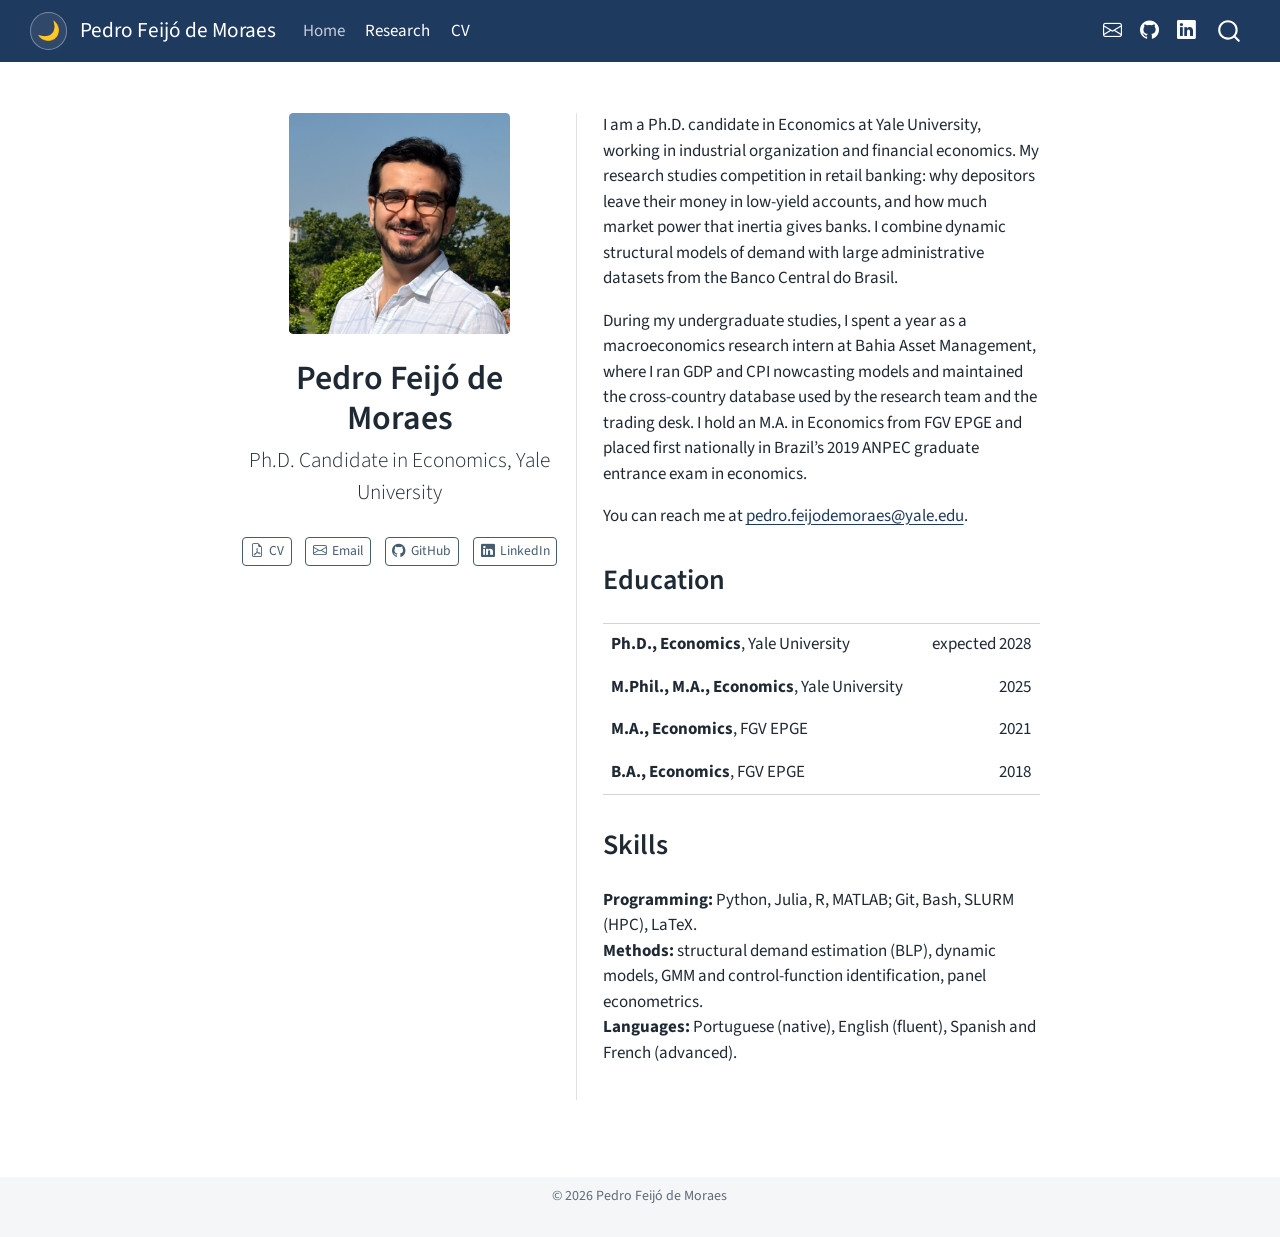
==== docs/index.html @ 3ba35880 "Initial site" ====
<!DOCTYPE html>
<html xmlns="http://www.w3.org/1999/xhtml" lang="en" xml:lang="en"><head>

<meta charset="utf-8">
<meta name="generator" content="quarto-1.10.19">

<meta name="viewport" content="width=device-width, initial-scale=1.0, user-scalable=yes">


<title>Pedro Feijó de Moraes</title>
<style>
/* Default styles provided by pandoc.
** See https://pandoc.org/MANUAL.html#variables-for-html for config info.
*/
span.smallcaps{font-variant: small-caps;}
div.columns{display: flex; gap: 1.5em;}
div.column{flex: auto;}
@media screen {
div.columns{gap: min(4vw, 1.5em);}
div.column{overflow-x: auto;}
}
div.hanging-indent{margin-left: 1.5em; text-indent: -1.5em;}
ul.task-list{list-style: none;}
ul.task-list li input[type="checkbox"] {
  width: 0.8em;
  margin: 0 0.8em 0.2em -1em; /* quarto-specific, see https://github.com/quarto-dev/quarto-cli/issues/4556 */ 
  vertical-align: middle;
}
</style>


<script src="site_libs/quarto-nav/quarto-nav.js"></script>
<script src="site_libs/quarto-nav/headroom.min.js"></script>
<script src="site_libs/clipboard/clipboard.min.js"></script>
<script src="site_libs/quarto-search/autocomplete.umd.js"></script>
<script src="site_libs/quarto-search/fuse.min.js"></script>
<script src="site_libs/quarto-search/quarto-search.js"></script>
<meta name="quarto:offset" content="./">
<script src="site_libs/quarto-html/quarto.js" type="module"></script>
<script src="site_libs/quarto-html/tabsets/tabsets.js" type="module"></script>
<script src="site_libs/quarto-html/popper.min.js"></script>
<script src="site_libs/quarto-html/tippy.umd.min.js"></script>
<link href="site_libs/quarto-html/tippy.css" rel="stylesheet">
<link href="site_libs/quarto-html/quarto-syntax-highlighting-bf27225e3a48a9273f3daa8f8e829971.css" rel="stylesheet" class="quarto-color-scheme" id="quarto-text-highlighting-styles">
<link href="site_libs/quarto-html/quarto-syntax-highlighting-dark-b626d73c4c936ccc3cb08be7d45d1df6.css" rel="stylesheet" class="quarto-color-scheme quarto-color-alternate" id="quarto-text-highlighting-styles">
<link href="site_libs/quarto-html/quarto-syntax-highlighting-bf27225e3a48a9273f3daa8f8e829971.css" rel="stylesheet" class="quarto-color-scheme-extra" id="quarto-text-highlighting-styles">
<script src="site_libs/bootstrap/bootstrap.min.js"></script>
<link href="site_libs/bootstrap/bootstrap-icons.css" rel="stylesheet">
<link href="site_libs/bootstrap/bootstrap-3807ac1001681c2d82d5c0e9f67bdc67.min.css" rel="stylesheet" append-hash="true" class="quarto-color-scheme" id="quarto-bootstrap" data-mode="light">
<link href="site_libs/bootstrap/bootstrap-dark-e2264db2a15d56cf4377d426c6106c32.min.css" rel="stylesheet" append-hash="true" class="quarto-color-scheme quarto-color-alternate" id="quarto-bootstrap" data-mode="dark">
<link href="site_libs/bootstrap/bootstrap-3807ac1001681c2d82d5c0e9f67bdc67.min.css" rel="stylesheet" append-hash="true" class="quarto-color-scheme-extra" id="quarto-bootstrap" data-mode="light">
<script id="quarto-search-options" type="application/json">{
  "location": "navbar",
  "copy-button": false,
  "collapse-after": 3,
  "panel-placement": "end",
  "type": "overlay",
  "limit": 50,
  "keyboard-shortcut": [
    "f",
    "/",
    "s"
  ],
  "show-item-context": false,
  "language": {
    "search-no-results-text": "No results",
    "search-matching-documents-text": "matching documents",
    "search-copy-link-title": "Copy link to search",
    "search-hide-matches-text": "Hide additional matches",
    "search-more-match-text": "more match in this document",
    "search-more-matches-text": "more matches in this document",
    "search-clear-button-title": "Clear",
    "search-text-placeholder": "",
    "search-detached-cancel-button-title": "Cancel",
    "search-submit-button-title": "Submit",
    "search-label": "Search"
  }
}</script>
<style>html{ scroll-behavior: smooth; }</style>


<link rel="stylesheet" href="styles.css">
</head>

<body class="nav-fixed fullcontent quarto-light"><script id="quarto-html-before-body" type="application/javascript">
    const toggleBodyColorMode = (bsSheetEl) => {
      const mode = bsSheetEl.getAttribute("data-mode");
      const bodyEl = window.document.querySelector("body");
      if (mode === "dark") {
        bodyEl.classList.add("quarto-dark");
        bodyEl.classList.remove("quarto-light");
      } else {
        bodyEl.classList.add("quarto-light");
        bodyEl.classList.remove("quarto-dark");
      }
    }
    const toggleBodyColorPrimary = () => {
      const bsSheetEl = window.document.querySelector("link#quarto-bootstrap:not([rel=disabled-stylesheet])");
      if (bsSheetEl) {
        toggleBodyColorMode(bsSheetEl);
      }
    }
    const setColorSchemeToggle = (alternate) => {
      const toggles = window.document.querySelectorAll('.quarto-color-scheme-toggle');
      for (let i=0; i < toggles.length; i++) {
        const toggle = toggles[i];
        if (toggle) {
          if (alternate) {
            toggle.classList.add("alternate");
          } else {
            toggle.classList.remove("alternate");
          }
        }
      }
    };
    const toggleColorMode = (alternate) => {
      // Switch the stylesheets
      const primaryStylesheets = window.document.querySelectorAll('link.quarto-color-scheme:not(.quarto-color-alternate)');
      const alternateStylesheets = window.document.querySelectorAll('link.quarto-color-scheme.quarto-color-alternate');
      manageTransitions('#quarto-margin-sidebar .nav-link', false);
      if (alternate) {
        // note: dark is layered on light, we don't disable primary!
        enableStylesheet(alternateStylesheets);
        for (const sheetNode of alternateStylesheets) {
          if (sheetNode.id === "quarto-bootstrap") {
            toggleBodyColorMode(sheetNode);
          }
        }
      } else {
        disableStylesheet(alternateStylesheets);
        enableStylesheet(primaryStylesheets)
        toggleBodyColorPrimary();
      }
      manageTransitions('#quarto-margin-sidebar .nav-link', true);
      // Switch the toggles
      setColorSchemeToggle(alternate)
      // Hack to workaround the fact that safari doesn't
      // properly recolor the scrollbar when toggling (#1455)
      if (navigator.userAgent.indexOf('Safari') > 0 && navigator.userAgent.indexOf('Chrome') == -1) {
        manageTransitions("body", false);
        window.scrollTo(0, 1);
        setTimeout(() => {
          window.scrollTo(0, 0);
          manageTransitions("body", true);
        }, 40);
      }
    }
    const disableStylesheet = (stylesheets) => {
      for (let i=0; i < stylesheets.length; i++) {
        const stylesheet = stylesheets[i];
        stylesheet.rel = 'disabled-stylesheet';
      }
    }
    const enableStylesheet = (stylesheets) => {
      for (let i=0; i < stylesheets.length; i++) {
        const stylesheet = stylesheets[i];
        if(stylesheet.rel !== 'stylesheet') { // for Chrome, which will still FOUC without this check
          stylesheet.rel = 'stylesheet';
        }
      }
    }
    const manageTransitions = (selector, allowTransitions) => {
      const els = window.document.querySelectorAll(selector);
      for (let i=0; i < els.length; i++) {
        const el = els[i];
        if (allowTransitions) {
          el.classList.remove('notransition');
        } else {
          el.classList.add('notransition');
        }
      }
    }
    const isFileUrl = () => {
      return window.location.protocol === 'file:';
    }
    const hasAlternateSentinel = () => {
      let styleSentinel = getColorSchemeSentinel();
      if (styleSentinel !== null) {
        return styleSentinel === "alternate";
      } else {
        return false;
      }
    }
    const setStyleSentinel = (alternate) => {
      const value = alternate ? "alternate" : "default";
      if (!isFileUrl()) {
        window.localStorage.setItem("quarto-color-scheme", value);
      } else {
        localAlternateSentinel = value;
      }
    }
    const getColorSchemeSentinel = () => {
      if (!isFileUrl()) {
        const storageValue = window.localStorage.getItem("quarto-color-scheme");
        return storageValue != null ? storageValue : localAlternateSentinel;
      } else {
        return localAlternateSentinel;
      }
    }
    const toggleGiscusIfUsed = (isAlternate, darkModeDefault) => {
      const baseTheme = document.querySelector('#giscus-base-theme')?.value ?? 'light';
      const alternateTheme = document.querySelector('#giscus-alt-theme')?.value ?? 'dark';
      let newTheme = '';
      if(authorPrefersDark) {
        newTheme = isAlternate ? baseTheme : alternateTheme;
      } else {
        newTheme = isAlternate ? alternateTheme : baseTheme;
      }
      const changeGiscusTheme = () => {
        // From: https://github.com/giscus/giscus/issues/336
        const sendMessage = (message) => {
          const iframe = document.querySelector('iframe.giscus-frame');
          if (!iframe) return;
          iframe.contentWindow.postMessage({ giscus: message }, 'https://giscus.app');
        }
        sendMessage({
          setConfig: {
            theme: newTheme
          }
        });
      }
      const isGiscussLoaded = window.document.querySelector('iframe.giscus-frame') !== null;
      if (isGiscussLoaded) {
        changeGiscusTheme();
      }
    };
    const authorPrefersDark = false;
    const darkModeDefault = authorPrefersDark;
      document.querySelector('link#quarto-text-highlighting-styles.quarto-color-scheme-extra').rel = 'disabled-stylesheet';
      document.querySelector('link#quarto-bootstrap.quarto-color-scheme-extra').rel = 'disabled-stylesheet';
    let localAlternateSentinel = darkModeDefault ? 'alternate' : 'default';
    // Dark / light mode switch
    window.quartoToggleColorScheme = () => {
      // Read the current dark / light value
      let toAlternate = !hasAlternateSentinel();
      toggleColorMode(toAlternate);
      setStyleSentinel(toAlternate);
      toggleGiscusIfUsed(toAlternate, darkModeDefault);
      window.dispatchEvent(new Event('resize'));
    };
    // Switch to dark mode if need be
    if (hasAlternateSentinel()) {
      toggleColorMode(true);
    } else {
      toggleColorMode(false);
    }
  </script>

<div id="quarto-search-results"></div>
  <header id="quarto-header" class="headroom fixed-top">
    <nav class="navbar navbar-expand-lg " data-bs-theme="dark">
      <div class="navbar-container container-fluid">
      <div class="navbar-brand-container mx-auto">
    <a class="navbar-brand" href="./index.html">
    <span class="navbar-title">Pedro Feijó de Moraes</span>
    </a>
  </div>
            <div id="quarto-search" class="" title="Search"></div>
          <button class="navbar-toggler" type="button" data-bs-toggle="collapse" data-bs-target="#navbarCollapse" aria-controls="navbarCollapse" role="menu" aria-expanded="false" aria-label="Toggle navigation" onclick="if (window.quartoToggleHeadroom) { window.quartoToggleHeadroom(); }">
  <span class="navbar-toggler-icon"></span>
</button>
          <div class="collapse navbar-collapse" id="navbarCollapse">
            <ul class="navbar-nav navbar-nav-scroll me-auto">
  <li class="nav-item">
    <a class="nav-link active" href="./index.html" aria-current="page"> 
<span class="menu-text">Home</span></a>
  </li>  
  <li class="nav-item">
    <a class="nav-link" href="./research.html"> 
<span class="menu-text">Research</span></a>
  </li>  
  <li class="nav-item">
    <a class="nav-link" href="./cv.html"> 
<span class="menu-text">CV</span></a>
  </li>  
</ul>
            <ul class="navbar-nav navbar-nav-scroll ms-auto">
  <li class="nav-item compact">
    <a class="nav-link" href="mailto:pedro.feijodemoraes@yale.edu"> <i class="bi bi-envelope" role="img" aria-label="Email">
</i> 
<span class="menu-text"></span></a>
  </li>  
  <li class="nav-item compact">
    <a class="nav-link" href="https://github.com/PFeijodeMoraes23"> <i class="bi bi-github" role="img" aria-label="GitHub">
</i> 
<span class="menu-text"></span></a>
  </li>  
  <li class="nav-item compact">
    <a class="nav-link" href="https://bit.ly/3qxJaco"> <i class="bi bi-linkedin" role="img" aria-label="LinkedIn">
</i> 
<span class="menu-text"></span></a>
  </li>  
</ul>
          </div> <!-- /navcollapse -->
            <div class="quarto-navbar-tools">
  <a href="" class="quarto-color-scheme-toggle quarto-navigation-tool  px-1" onclick="window.quartoToggleColorScheme(); return false;" title="Toggle dark mode"><i class="bi"></i></a>
</div>
      </div> <!-- /container-fluid -->
    </nav>
</header>
<!-- content -->
<div id="quarto-content" class="quarto-container page-columns page-rows-contents page-layout-article page-navbar">
<!-- sidebar -->
<!-- margin-sidebar -->
    
<!-- main -->
<div class="quarto-about-trestles">
  <div class="about-entity">
    <img src="files/headshot.jpg" class="about-image
  rounded " style="width: 13em;">
<header id="title-block-header" class="quarto-title-block default">
<div class="quarto-title">
<h1 class="title">Pedro Feijó de Moraes</h1>
<p class="subtitle lead">Ph.D.&nbsp;Candidate in Economics, Yale University</p>
</div>
<div class="quarto-title-meta">
  </div>
</header>
    <div class="about-links">
  <a href="/files/Feijo_de_Moraes_CV.pdf" class="about-link" rel="" target="">
    <i class="bi bi-file-earmark-pdf"></i>
     <span class="about-link-text">CV</span>
  </a>
  <a href="mailto:pedro.feijodemoraes@yale.edu" class="about-link" rel="" target="">
    <i class="bi bi-envelope"></i>
     <span class="about-link-text">Email</span>
  </a>
  <a href="https://github.com/PFeijodeMoraes23" class="about-link" rel="" target="">
    <i class="bi bi-github"></i>
     <span class="about-link-text">GitHub</span>
  </a>
  <a href="https://bit.ly/3qxJaco" class="about-link" rel="" target="">
    <i class="bi bi-linkedin"></i>
     <span class="about-link-text">LinkedIn</span>
  </a>
</div>
  </div>
  <div class="about-contents"><main class="content" id="quarto-document-content">

<p>I am a Ph.D.&nbsp;candidate in Economics at Yale University, working in industrial organization and financial economics. My research studies competition in retail banking: why depositors leave their money in low-yield accounts, and how much market power that inertia gives banks. I combine dynamic structural models of demand with large administrative datasets from the Banco Central do Brasil.</p>
<p>During my undergraduate studies, I spent a year as a macroeconomics research intern at Bahia Asset Management, where I ran GDP and CPI nowcasting models and maintained the cross-country database used by the research team and the trading desk. I hold an M.A.&nbsp;in Economics from FGV EPGE and placed first nationally in Brazil’s 2019 ANPEC graduate entrance exam in economics.</p>
<p>You can reach me at <a href="mailto:pedro.feijodemoraes@yale.edu">pedro.feijodemoraes@yale.edu</a>.</p>
<section id="education" class="level2">
<h2 data-anchor-id="education">Education</h2>
<table class="caption-top table">
<tbody>
<tr class="odd">
<td style="text-align: left;"><strong>Ph.D., Economics</strong>, Yale University</td>
<td style="text-align: right;">expected 2028</td>
</tr>
<tr class="even">
<td style="text-align: left;"><strong>M.Phil., M.A., Economics</strong>, Yale University</td>
<td style="text-align: right;">2025</td>
</tr>
<tr class="odd">
<td style="text-align: left;"><strong>M.A., Economics</strong>, FGV EPGE</td>
<td style="text-align: right;">2021</td>
</tr>
<tr class="even">
<td style="text-align: left;"><strong>B.A., Economics</strong>, FGV EPGE</td>
<td style="text-align: right;">2018</td>
</tr>
</tbody>
</table>
</section>
<section id="skills" class="level2">
<h2 data-anchor-id="skills">Skills</h2>
<p><strong>Programming:</strong> Python, Julia, R, MATLAB; Git, Bash, SLURM (HPC), LaTeX.<br> <strong>Methods:</strong> structural demand estimation (BLP), dynamic models, GMM and control-function identification, panel econometrics.<br> <strong>Languages:</strong> Portuguese (native), English (fluent), Spanish and French (advanced).</p>


</section>
</main></div>
</div>
 <!-- /main -->
<!-- ============================================================
  theme-toggle.html  –  Moon/sun button for light/dark mode
  Included after the body by _quarto.yml. Quarto still handles the
  switch itself (and remembers the choice); this only replaces its
  navbar icon with a round button at the top left showing 🌙 in
  light mode and ☀️ in dark mode. The default icon is hidden in
  styles.css.
  ============================================================ -->
<script>
(function () {
  function isDark() { return document.body.classList.contains("quarto-dark"); }
  function paint(btn) {
    btn.textContent = isDark() ? "☀️" : "🌙";
    btn.setAttribute("aria-label", isDark() ? "Switch to light mode" : "Switch to dark mode");
    btn.title = btn.getAttribute("aria-label");
  }
  function init() {
    var quartoToggle = document.querySelector("a.quarto-color-scheme-toggle");
    var navbar = document.querySelector("#quarto-header nav .navbar-container")
              || document.querySelector("nav.navbar .container-fluid");
    if (!quartoToggle || !navbar) { return; }
    var btn = document.createElement("button");
    btn.id = "pfm-theme-toggle";
    btn.type = "button";
    btn.className = "pfm-theme-toggle";
    paint(btn);
    btn.addEventListener("click", function () {
      quartoToggle.click();            // Quarto swaps the stylesheets
      setTimeout(function () { paint(btn); }, 50);
    });
    navbar.insertBefore(btn, navbar.firstChild);
  }
  if (document.readyState === "loading") {
    document.addEventListener("DOMContentLoaded", init);
  } else { init(); }
})();
</script>
<script id="quarto-html-after-body" type="application/javascript">
  window.document.addEventListener("DOMContentLoaded", function (event) {
    // Ensure there is a toggle, if there isn't float one in the top right
    if (window.document.querySelector('.quarto-color-scheme-toggle') === null) {
      const a = window.document.createElement('a');
      a.classList.add('top-right');
      a.classList.add('quarto-color-scheme-toggle');
      a.href = "";
      a.onclick = function() { try { window.quartoToggleColorScheme(); } catch {} return false; };
      const i = window.document.createElement("i");
      i.classList.add('bi');
      a.appendChild(i);
      window.document.body.appendChild(a);
    }
    setColorSchemeToggle(hasAlternateSentinel())
    const isCodeAnnotation = (el) => {
      for (const clz of el.classList) {
        if (clz.startsWith('code-annotation-')) {                     
          return true;
        }
      }
      return false;
    }
    const onCopySuccess = function(e) {
      // button target
      const button = e.trigger;
      // don't keep focus
      button.blur();
      // flash "checked"
      button.classList.add('code-copy-button-checked');
      var currentTitle = button.getAttribute("title");
      button.setAttribute("title", "Copied!");
      let tooltip;
      if (window.bootstrap) {
        button.setAttribute("data-bs-toggle", "tooltip");
        button.setAttribute("data-bs-placement", "left");
        button.setAttribute("data-bs-title", "Copied!");
        tooltip = new bootstrap.Tooltip(button, 
          { trigger: "manual", 
            customClass: "code-copy-button-tooltip",
            offset: [0, -8]});
        tooltip.show();    
      }
      setTimeout(function() {
        if (tooltip) {
          tooltip.hide();
          button.removeAttribute("data-bs-title");
          button.removeAttribute("data-bs-toggle");
          button.removeAttribute("data-bs-placement");
        }
        button.setAttribute("title", currentTitle);
        button.classList.remove('code-copy-button-checked');
      }, 1000);
      // clear code selection
      e.clearSelection();
    }
    const getTextToCopy = function(trigger) {
      const outerScaffold = trigger.parentElement.cloneNode(true);
      const codeEl = outerScaffold.querySelector('code');
      for (const childEl of codeEl.children) {
        if (isCodeAnnotation(childEl)) {
          childEl.remove();
        }
      }
      return codeEl.innerText;
    }
    const clipboard = new window.ClipboardJS('.code-copy-button:not([data-in-quarto-modal])', {
      text: getTextToCopy
    });
    clipboard.on('success', onCopySuccess);
    if (window.document.getElementById('quarto-embedded-source-code-modal')) {
      const clipboardModal = new window.ClipboardJS('.code-copy-button[data-in-quarto-modal]', {
        text: getTextToCopy,
        container: window.document.getElementById('quarto-embedded-source-code-modal')
      });
      clipboardModal.on('success', onCopySuccess);
    }
      var localhostRegex = new RegExp(/^(?:http|https):\/\/localhost\:?[0-9]*\//);
      var mailtoRegex = new RegExp(/^mailto:/);
        var filterRegex = new RegExp("https:\/\/pfeijodemoraes23\.github\.io");
      var isInternal = (href) => {
          return filterRegex.test(href) || localhostRegex.test(href) || mailtoRegex.test(href);
      }
      // Inspect non-navigation links and adorn them if external
     var links = window.document.querySelectorAll('a[href]:not(.nav-link):not(.navbar-brand):not(.toc-action):not(.sidebar-link):not(.sidebar-item-toggle):not(.pagination-link):not(.no-external):not([aria-hidden]):not(.dropdown-item):not(.quarto-navigation-tool):not(.about-link)');
      for (var i=0; i<links.length; i++) {
        const link = links[i];
        if (!isInternal(link.href)) {
          // undo the damage that might have been done by quarto-nav.js in the case of
          // links that we want to consider external
          if (link.dataset.originalHref !== undefined) {
            link.href = link.dataset.originalHref;
          }
        }
      }
    function tippyHover(el, contentFn, onTriggerFn, onUntriggerFn) {
      const config = {
        allowHTML: true,
        maxWidth: 500,
        delay: 100,
        arrow: false,
        appendTo: function(el) {
            return el.parentElement;
        },
        interactive: true,
        interactiveBorder: 10,
        theme: 'quarto',
        placement: 'bottom-start',
      };
      if (contentFn) {
        config.content = contentFn;
      }
      if (onTriggerFn) {
        config.onTrigger = onTriggerFn;
      }
      if (onUntriggerFn) {
        config.onUntrigger = onUntriggerFn;
      }
      window.tippy(el, config); 
    }
    const noterefs = window.document.querySelectorAll('a[role="doc-noteref"]');
    for (var i=0; i<noterefs.length; i++) {
      const ref = noterefs[i];
      tippyHover(ref, function() {
        // use id or data attribute instead here
        let href = ref.getAttribute('data-footnote-href') || ref.getAttribute('href');
        try { href = new URL(href).hash; } catch {}
        const id = href.replace(/^#\/?/, "");
        const note = window.document.getElementById(id);
        if (note) {
          return note.innerHTML;
        } else {
          return "";
        }
      });
    }
    const xrefs = window.document.querySelectorAll('a.quarto-xref');
    const processXRef = (id, note) => {
      // Strip column container classes
      const stripColumnClz = (el) => {
        el.classList.remove("page-full", "page-columns");
        if (el.children) {
          for (const child of el.children) {
            stripColumnClz(child);
          }
        }
      }
      stripColumnClz(note)
      if (id === null || id.startsWith('sec-')) {
        // Special case sections, only their first couple elements
        const container = document.createElement("div");
        if (note.children && note.children.length > 2) {
          container.appendChild(note.children[0].cloneNode(true));
          for (let i = 1; i < note.children.length; i++) {
            const child = note.children[i];
            if (child.tagName === "P" && child.innerText === "") {
              continue;
            } else {
              container.appendChild(child.cloneNode(true));
              break;
            }
          }
          if (window.Quarto?.typesetMath) {
            window.Quarto.typesetMath(container);
          }
          return container.innerHTML
        } else {
          if (window.Quarto?.typesetMath) {
            window.Quarto.typesetMath(note);
          }
          return note.innerHTML;
        }
      } else {
        // Remove any anchor links if they are present
        const anchorLink = note.querySelector('a.anchorjs-link');
        if (anchorLink) {
          anchorLink.remove();
        }
        if (window.Quarto?.typesetMath) {
          window.Quarto.typesetMath(note);
        }
        if (note.classList.contains("callout")) {
          return note.outerHTML;
        } else {
          return note.innerHTML;
        }
      }
    }
    for (var i=0; i<xrefs.length; i++) {
      const xref = xrefs[i];
      tippyHover(xref, undefined, function(instance) {
        instance.disable();
        let url = xref.getAttribute('href');
        let hash = undefined; 
        if (url.startsWith('#')) {
          hash = url;
        } else {
          try { hash = new URL(url).hash; } catch {}
        }
        if (hash) {
          const id = hash.replace(/^#\/?/, "");
          const note = window.document.getElementById(id);
          if (note !== null) {
            try {
              const html = processXRef(id, note.cloneNode(true));
              instance.setContent(html);
            } finally {
              instance.enable();
              instance.show();
            }
          } else {
            // See if we can fetch this
            fetch(url.split('#')[0])
            .then(res => res.text())
            .then(html => {
              const parser = new DOMParser();
              const htmlDoc = parser.parseFromString(html, "text/html");
              const note = htmlDoc.getElementById(id);
              if (note !== null) {
                const html = processXRef(id, note);
                instance.setContent(html);
              } 
            }).finally(() => {
              instance.enable();
              instance.show();
            });
          }
        } else {
          // See if we can fetch a full url (with no hash to target)
          // This is a special case and we should probably do some content thinning / targeting
          fetch(url)
          .then(res => res.text())
          .then(html => {
            const parser = new DOMParser();
            const htmlDoc = parser.parseFromString(html, "text/html");
            const note = htmlDoc.querySelector('main.content');
            if (note !== null) {
              // This should only happen for chapter cross references
              // (since there is no id in the URL)
              // remove the first header
              if (note.children.length > 0 && note.children[0].tagName === "HEADER") {
                note.children[0].remove();
              }
              const html = processXRef(null, note);
              instance.setContent(html);
            } 
          }).finally(() => {
            instance.enable();
            instance.show();
          });
        }
      }, function(instance) {
      });
    }
        let selectedAnnoteEl;
        const selectorForAnnotation = ( cell, annotation) => {
          let cellAttr = 'data-code-cell="' + cell + '"';
          let lineAttr = 'data-code-annotation="' +  annotation + '"';
          const selector = 'span[' + cellAttr + '][' + lineAttr + ']';
          return selector;
        }
        const selectCodeLines = (annoteEl) => {
          const doc = window.document;
          const targetCell = annoteEl.getAttribute("data-target-cell");
          const targetAnnotation = annoteEl.getAttribute("data-target-annotation");
          const annoteSpan = window.document.querySelector(selectorForAnnotation(targetCell, targetAnnotation));
          const lines = annoteSpan.getAttribute("data-code-lines").split(",");
          const lineIds = lines.map((line) => {
            return targetCell + "-" + line;
          })
          let top = null;
          let height = null;
          let parent = null;
          if (lineIds.length > 0) {
              //compute the position of the single el (top and bottom and make a div)
              const el = window.document.getElementById(lineIds[0]);
              top = el.offsetTop;
              height = el.offsetHeight;
              parent = el.parentElement.parentElement;
            if (lineIds.length > 1) {
              const lastEl = window.document.getElementById(lineIds[lineIds.length - 1]);
              const bottom = lastEl.offsetTop + lastEl.offsetHeight;
              height = bottom - top;
            }
            if (top !== null && height !== null && parent !== null) {
              // cook up a div (if necessary) and position it 
              let div = window.document.getElementById("code-annotation-line-highlight");
              if (div === null) {
                div = window.document.createElement("div");
                div.setAttribute("id", "code-annotation-line-highlight");
                div.style.position = 'absolute';
                parent.appendChild(div);
              }
              div.style.top = top - 2 + "px";
              div.style.height = height + 4 + "px";
              div.style.left = 0;
              let gutterDiv = window.document.getElementById("code-annotation-line-highlight-gutter");
              if (gutterDiv === null) {
                gutterDiv = window.document.createElement("div");
                gutterDiv.setAttribute("id", "code-annotation-line-highlight-gutter");
                gutterDiv.style.position = 'absolute';
                const codeCell = window.document.getElementById(targetCell);
                const gutter = codeCell.querySelector('.code-annotation-gutter');
                gutter.appendChild(gutterDiv);
              }
              gutterDiv.style.top = top - 2 + "px";
              gutterDiv.style.height = height + 4 + "px";
            }
            selectedAnnoteEl = annoteEl;
          }
        };
        const unselectCodeLines = () => {
          const elementsIds = ["code-annotation-line-highlight", "code-annotation-line-highlight-gutter"];
          elementsIds.forEach((elId) => {
            const div = window.document.getElementById(elId);
            if (div) {
              div.remove();
            }
          });
          selectedAnnoteEl = undefined;
        };
          // Handle positioning of the toggle
      window.addEventListener(
        "resize",
        throttle(() => {
          elRect = undefined;
          if (selectedAnnoteEl) {
            selectCodeLines(selectedAnnoteEl);
          }
        }, 10)
      );
      function throttle(fn, ms) {
      let throttle = false;
      let timer;
        return (...args) => {
          if(!throttle) { // first call gets through
              fn.apply(this, args);
              throttle = true;
          } else { // all the others get throttled
              if(timer) clearTimeout(timer); // cancel #2
              timer = setTimeout(() => {
                fn.apply(this, args);
                timer = throttle = false;
              }, ms);
          }
        };
      }
        // Attach click handler to the DT
        const annoteDls = window.document.querySelectorAll('dt[data-target-cell]');
        for (const annoteDlNode of annoteDls) {
          annoteDlNode.addEventListener('click', (event) => {
            const clickedEl = event.target;
            if (clickedEl !== selectedAnnoteEl) {
              unselectCodeLines();
              const activeEl = window.document.querySelector('dt[data-target-cell].code-annotation-active');
              if (activeEl) {
                activeEl.classList.remove('code-annotation-active');
              }
              selectCodeLines(clickedEl);
              clickedEl.classList.add('code-annotation-active');
            } else {
              // Unselect the line
              unselectCodeLines();
              clickedEl.classList.remove('code-annotation-active');
            }
          });
        }
    const findCites = (el) => {
      const parentEl = el.parentElement;
      if (parentEl) {
        const cites = parentEl.dataset.cites;
        if (cites) {
          return {
            el,
            cites: cites.split(' ')
          };
        } else {
          return findCites(el.parentElement)
        }
      } else {
        return undefined;
      }
    };
    var bibliorefs = window.document.querySelectorAll('a[role="doc-biblioref"]');
    for (var i=0; i<bibliorefs.length; i++) {
      const ref = bibliorefs[i];
      const citeInfo = findCites(ref);
      if (citeInfo) {
        tippyHover(citeInfo.el, function() {
          var popup = window.document.createElement('div');
          citeInfo.cites.forEach(function(cite) {
            var citeDiv = window.document.createElement('div');
            citeDiv.classList.add('hanging-indent');
            citeDiv.classList.add('csl-entry');
            var biblioDiv = window.document.getElementById('ref-' + cite);
            if (biblioDiv) {
              citeDiv.innerHTML = biblioDiv.innerHTML;
            }
            popup.appendChild(citeDiv);
          });
          return popup.innerHTML;
        });
      }
    }
  });
  </script>
</div> <!-- /content -->
<footer class="footer">
  <div class="nav-footer">
    <div class="nav-footer-left">
      &nbsp;
    </div>   
    <div class="nav-footer-center">
<p>© 2026 Pedro Feijó de Moraes</p>
</div>
    <div class="nav-footer-right">
      &nbsp;
    </div>
  </div>
</footer>




<script src="site_libs/quarto-html/zenscroll-min.js"></script>
</body></html>
---- docs/site_libs/quarto-html/tippy.css ----
.tippy-box[data-animation=fade][data-state=hidden]{opacity:0}[data-tippy-root]{max-width:calc(100vw - 10px)}.tippy-box{position:relative;background-color:#333;color:#fff;border-radius:4px;font-size:14px;line-height:1.4;white-space:normal;outline:0;transition-property:transform,visibility,opacity}.tippy-box[data-placement^=top]>.tippy-arrow{bottom:0}.tippy-box[data-placement^=top]>.tippy-arrow:before{bottom:-7px;left:0;border-width:8px 8px 0;border-top-color:initial;transform-origin:center top}.tippy-box[data-placement^=bottom]>.tippy-arrow{top:0}.tippy-box[data-placement^=bottom]>.tippy-arrow:before{top:-7px;left:0;border-width:0 8px 8px;border-bottom-color:initial;transform-origin:center bottom}.tippy-box[data-placement^=left]>.tippy-arrow{right:0}.tippy-box[data-placement^=left]>.tippy-arrow:before{border-width:8px 0 8px 8px;border-left-color:initial;right:-7px;transform-origin:center left}.tippy-box[data-placement^=right]>.tippy-arrow{left:0}.tippy-box[data-placement^=right]>.tippy-arrow:before{left:-7px;border-width:8px 8px 8px 0;border-right-color:initial;transform-origin:center right}.tippy-box[data-inertia][data-state=visible]{transition-timing-function:cubic-bezier(.54,1.5,.38,1.11)}.tippy-arrow{width:16px;height:16px;color:#333}.tippy-arrow:before{content:"";position:absolute;border-color:transparent;border-style:solid}.tippy-content{position:relative;padding:5px 9px;z-index:1}
---- docs/site_libs/quarto-html/quarto-syntax-highlighting-bf27225e3a48a9273f3daa8f8e829971.css ----
/* quarto syntax highlight colors */
:root {
  --quarto-hl-ot-color: #003B4F;
  --quarto-hl-at-color: #657422;
  --quarto-hl-ss-color: #20794D;
  --quarto-hl-an-color: #5E5E5E;
  --quarto-hl-fu-color: #4758AB;
  --quarto-hl-st-color: #20794D;
  --quarto-hl-cf-color: #003B4F;
  --quarto-hl-op-color: #5E5E5E;
  --quarto-hl-er-color: #AD0000;
  --quarto-hl-bn-color: #AD0000;
  --quarto-hl-al-color: #AD0000;
  --quarto-hl-va-color: #111111;
  --quarto-hl-bu-color: inherit;
  --quarto-hl-ex-color: inherit;
  --quarto-hl-pp-color: #AD0000;
  --quarto-hl-in-color: #5E5E5E;
  --quarto-hl-vs-color: #20794D;
  --quarto-hl-wa-color: #5E5E5E;
  --quarto-hl-do-color: #5E5E5E;
  --quarto-hl-im-color: #00769E;
  --quarto-hl-ch-color: #20794D;
  --quarto-hl-dt-color: #AD0000;
  --quarto-hl-fl-color: #AD0000;
  --quarto-hl-co-color: #5E5E5E;
  --quarto-hl-cv-color: #5E5E5E;
  --quarto-hl-cn-color: #8f5902;
  --quarto-hl-sc-color: #5E5E5E;
  --quarto-hl-dv-color: #AD0000;
  --quarto-hl-kw-color: #003B4F;
}

/* other quarto variables */
:root {
  --quarto-font-monospace: SFMono-Regular, Menlo, Monaco, Consolas, "Liberation Mono", "Courier New", monospace;
}

/* syntax highlight based on Pandoc's rules */
pre > code.sourceCode > span {
  color: #003B4F;
}

code.sourceCode > span {
  color: #003B4F;
}

div.sourceCode,
div.sourceCode pre.sourceCode {
  color: #003B4F;
}

/* Normal */
code span {
  color: #003B4F;
}

/* Alert */
code span.al {
  color: #AD0000;
  font-style: inherit;
}

/* Annotation */
code span.an {
  color: #5E5E5E;
  font-style: inherit;
}

/* Attribute */
code span.at {
  color: #657422;
  font-style: inherit;
}

/* BaseN */
code span.bn {
  color: #AD0000;
  font-style: inherit;
}

/* BuiltIn */
code span.bu {
  font-style: inherit;
}

/* ControlFlow */
code span.cf {
  color: #003B4F;
  font-weight: bold;
  font-style: inherit;
}

/* Char */
code span.ch {
  color: #20794D;
  font-style: inherit;
}

/* Constant */
code span.cn {
  color: #8f5902;
  font-style: inherit;
}

/* Comment */
code span.co {
  color: #5E5E5E;
  font-style: inherit;
}

/* CommentVar */
code span.cv {
  color: #5E5E5E;
  font-style: italic;
}

/* Documentation */
code span.do {
  color: #5E5E5E;
  font-style: italic;
}

/* DataType */
code span.dt {
  color: #AD0000;
  font-style: inherit;
}

/* DecVal */
code span.dv {
  color: #AD0000;
  font-style: inherit;
}

/* Error */
code span.er {
  color: #AD0000;
  font-style: inherit;
}

/* Extension */
code span.ex {
  font-style: inherit;
}

/* Float */
code span.fl {
  color: #AD0000;
  font-style: inherit;
}

/* Function */
code span.fu {
  color: #4758AB;
  font-style: inherit;
}

/* Import */
code span.im {
  color: #00769E;
  font-style: inherit;
}

/* Information */
code span.in {
  color: #5E5E5E;
  font-style: inherit;
}

/* Keyword */
code span.kw {
  color: #003B4F;
  font-weight: bold;
  font-style: inherit;
}

/* Operator */
code span.op {
  color: #5E5E5E;
  font-style: inherit;
}

/* Other */
code span.ot {
  color: #003B4F;
  font-style: inherit;
}

/* Preprocessor */
code span.pp {
  color: #AD0000;
  font-style: inherit;
}

/* SpecialChar */
code span.sc {
  color: #5E5E5E;
  font-style: inherit;
}

/* SpecialString */
code span.ss {
  color: #20794D;
  font-style: inherit;
}

/* String */
code span.st {
  color: #20794D;
  font-style: inherit;
}

/* Variable */
code span.va {
  color: #111111;
  font-style: inherit;
}

/* VerbatimString */
code span.vs {
  color: #20794D;
  font-style: inherit;
}

/* Warning */
code span.wa {
  color: #5E5E5E;
  font-style: italic;
}

.prevent-inlining {
  content: "</";
}

/*# sourceMappingURL=8be38f48d34c45af72792cbd699585e7.css.map */
---- docs/site_libs/quarto-html/quarto-syntax-highlighting-dark-b626d73c4c936ccc3cb08be7d45d1df6.css ----
/* quarto syntax highlight colors */
:root {
  --quarto-hl-al-color: #f07178;
  --quarto-hl-an-color: #d4d0ab;
  --quarto-hl-at-color: #00e0e0;
  --quarto-hl-bn-color: #d4d0ab;
  --quarto-hl-bu-color: #abe338;
  --quarto-hl-ch-color: #abe338;
  --quarto-hl-co-color: #f8f8f2;
  --quarto-hl-cv-color: #ffd700;
  --quarto-hl-cn-color: #ffd700;
  --quarto-hl-cf-color: #ffa07a;
  --quarto-hl-dt-color: #ffa07a;
  --quarto-hl-dv-color: #d4d0ab;
  --quarto-hl-do-color: #f8f8f2;
  --quarto-hl-er-color: #f07178;
  --quarto-hl-ex-color: #00e0e0;
  --quarto-hl-fl-color: #d4d0ab;
  --quarto-hl-fu-color: #ffa07a;
  --quarto-hl-im-color: #abe338;
  --quarto-hl-in-color: #d4d0ab;
  --quarto-hl-kw-color: #ffa07a;
  --quarto-hl-op-color: #ffa07a;
  --quarto-hl-ot-color: #00e0e0;
  --quarto-hl-pp-color: #dcc6e0;
  --quarto-hl-re-color: #00e0e0;
  --quarto-hl-sc-color: #abe338;
  --quarto-hl-ss-color: #abe338;
  --quarto-hl-st-color: #abe338;
  --quarto-hl-va-color: #00e0e0;
  --quarto-hl-vs-color: #abe338;
  --quarto-hl-wa-color: #dcc6e0;
}

/* other quarto variables */
:root {
  --quarto-font-monospace: SFMono-Regular, Menlo, Monaco, Consolas, "Liberation Mono", "Courier New", monospace;
}

/* syntax highlight based on Pandoc's rules */
pre > code.sourceCode > span {
  color: #f8f8f2;
}

code.sourceCode > span {
  color: #f8f8f2;
}

div.sourceCode,
div.sourceCode pre.sourceCode {
  color: #f8f8f2;
}

/* Normal */
code span {
  color: #f8f8f2;
}

/* Alert */
code span.al {
  color: #f07178;
}

/* Annotation */
code span.an {
  color: #d4d0ab;
}

/* Attribute */
code span.at {
  color: #00e0e0;
}

/* BaseN */
code span.bn {
  color: #d4d0ab;
}

/* BuiltIn */
code span.bu {
  color: #abe338;
}

/* ControlFlow */
code span.cf {
  font-weight: bold;
  color: #ffa07a;
}

/* Char */
code span.ch {
  color: #abe338;
}

/* Constant */
code span.cn {
  color: #ffd700;
}

/* Comment */
code span.co {
  font-style: italic;
  color: #f8f8f2;
}

/* CommentVar */
code span.cv {
  color: #ffd700;
}

/* Documentation */
code span.do {
  color: #f8f8f2;
}

/* DataType */
code span.dt {
  color: #ffa07a;
}

/* DecVal */
code span.dv {
  color: #d4d0ab;
}

/* Error */
code span.er {
  color: #f07178;
  text-decoration: underline;
}

/* Extension */
code span.ex {
  font-weight: bold;
  color: #00e0e0;
}

/* Float */
code span.fl {
  color: #d4d0ab;
}

/* Function */
code span.fu {
  color: #ffa07a;
}

/* Import */
code span.im {
  color: #abe338;
}

/* Information */
code span.in {
  color: #d4d0ab;
}

/* Keyword */
code span.kw {
  font-weight: bold;
  color: #ffa07a;
}

/* Operator */
code span.op {
  color: #ffa07a;
}

/* Other */
code span.ot {
  color: #00e0e0;
}

/* Preprocessor */
code span.pp {
  color: #dcc6e0;
}

/* RegionMarker */
code span.re {
  background-color: #f8f8f2;
  color: #00e0e0;
}

/* SpecialChar */
code span.sc {
  color: #abe338;
}

/* SpecialString */
code span.ss {
  color: #abe338;
}

/* String */
code span.st {
  color: #abe338;
}

/* Variable */
code span.va {
  color: #00e0e0;
}

/* VerbatimString */
code span.vs {
  color: #abe338;
}

/* Warning */
code span.wa {
  color: #dcc6e0;
}

.prevent-inlining {
  content: "</";
}

/*# sourceMappingURL=a269c63e8167c3ae395728e86feb0848.css.map */
---- docs/site_libs/quarto-html/quarto-syntax-highlighting-bf27225e3a48a9273f3daa8f8e829971.css ----
/* quarto syntax highlight colors */
:root {
  --quarto-hl-ot-color: #003B4F;
  --quarto-hl-at-color: #657422;
  --quarto-hl-ss-color: #20794D;
  --quarto-hl-an-color: #5E5E5E;
  --quarto-hl-fu-color: #4758AB;
  --quarto-hl-st-color: #20794D;
  --quarto-hl-cf-color: #003B4F;
  --quarto-hl-op-color: #5E5E5E;
  --quarto-hl-er-color: #AD0000;
  --quarto-hl-bn-color: #AD0000;
  --quarto-hl-al-color: #AD0000;
  --quarto-hl-va-color: #111111;
  --quarto-hl-bu-color: inherit;
  --quarto-hl-ex-color: inherit;
  --quarto-hl-pp-color: #AD0000;
  --quarto-hl-in-color: #5E5E5E;
  --quarto-hl-vs-color: #20794D;
  --quarto-hl-wa-color: #5E5E5E;
  --quarto-hl-do-color: #5E5E5E;
  --quarto-hl-im-color: #00769E;
  --quarto-hl-ch-color: #20794D;
  --quarto-hl-dt-color: #AD0000;
  --quarto-hl-fl-color: #AD0000;
  --quarto-hl-co-color: #5E5E5E;
  --quarto-hl-cv-color: #5E5E5E;
  --quarto-hl-cn-color: #8f5902;
  --quarto-hl-sc-color: #5E5E5E;
  --quarto-hl-dv-color: #AD0000;
  --quarto-hl-kw-color: #003B4F;
}

/* other quarto variables */
:root {
  --quarto-font-monospace: SFMono-Regular, Menlo, Monaco, Consolas, "Liberation Mono", "Courier New", monospace;
}

/* syntax highlight based on Pandoc's rules */
pre > code.sourceCode > span {
  color: #003B4F;
}

code.sourceCode > span {
  color: #003B4F;
}

div.sourceCode,
div.sourceCode pre.sourceCode {
  color: #003B4F;
}

/* Normal */
code span {
  color: #003B4F;
}

/* Alert */
code span.al {
  color: #AD0000;
  font-style: inherit;
}

/* Annotation */
code span.an {
  color: #5E5E5E;
  font-style: inherit;
}

/* Attribute */
code span.at {
  color: #657422;
  font-style: inherit;
}

/* BaseN */
code span.bn {
  color: #AD0000;
  font-style: inherit;
}

/* BuiltIn */
code span.bu {
  font-style: inherit;
}

/* ControlFlow */
code span.cf {
  color: #003B4F;
  font-weight: bold;
  font-style: inherit;
}

/* Char */
code span.ch {
  color: #20794D;
  font-style: inherit;
}

/* Constant */
code span.cn {
  color: #8f5902;
  font-style: inherit;
}

/* Comment */
code span.co {
  color: #5E5E5E;
  font-style: inherit;
}

/* CommentVar */
code span.cv {
  color: #5E5E5E;
  font-style: italic;
}

/* Documentation */
code span.do {
  color: #5E5E5E;
  font-style: italic;
}

/* DataType */
code span.dt {
  color: #AD0000;
  font-style: inherit;
}

/* DecVal */
code span.dv {
  color: #AD0000;
  font-style: inherit;
}

/* Error */
code span.er {
  color: #AD0000;
  font-style: inherit;
}

/* Extension */
code span.ex {
  font-style: inherit;
}

/* Float */
code span.fl {
  color: #AD0000;
  font-style: inherit;
}

/* Function */
code span.fu {
  color: #4758AB;
  font-style: inherit;
}

/* Import */
code span.im {
  color: #00769E;
  font-style: inherit;
}

/* Information */
code span.in {
  color: #5E5E5E;
  font-style: inherit;
}

/* Keyword */
code span.kw {
  color: #003B4F;
  font-weight: bold;
  font-style: inherit;
}

/* Operator */
code span.op {
  color: #5E5E5E;
  font-style: inherit;
}

/* Other */
code span.ot {
  color: #003B4F;
  font-style: inherit;
}

/* Preprocessor */
code span.pp {
  color: #AD0000;
  font-style: inherit;
}

/* SpecialChar */
code span.sc {
  color: #5E5E5E;
  font-style: inherit;
}

/* SpecialString */
code span.ss {
  color: #20794D;
  font-style: inherit;
}

/* String */
code span.st {
  color: #20794D;
  font-style: inherit;
}

/* Variable */
code span.va {
  color: #111111;
  font-style: inherit;
}

/* VerbatimString */
code span.vs {
  color: #20794D;
  font-style: inherit;
}

/* Warning */
code span.wa {
  color: #5E5E5E;
  font-style: italic;
}

.prevent-inlining {
  content: "</";
}

/*# sourceMappingURL=8be38f48d34c45af72792cbd699585e7.css.map */
---- docs/styles.css ----
/* ============================================================
   styles.css  –  Layout overrides; colors are in theme-light.scss / theme-dark.scss
   ============================================================ */

/* Readable line length */
main.content {
  max-width: 820px;
}

/* Tighter heading spacing on the research page */
h3 {
  margin-top: 1.6rem;
  font-size: 1.15rem;
}

/* Education table: no borders, right-aligned years */
table {
  border: none;
}
table td,
table th {
  border: none !important;
  padding: 0.15rem 0.5rem 0.15rem 0;
}

/* Light/dark toggle: hide Quarto's navbar icon, style the top-left button
   added by theme-toggle.html */
.quarto-color-scheme-toggle {
  display: none !important;
}
.pfm-theme-toggle {
  width: 2.2rem;
  height: 2.2rem;
  margin-right: 0.75rem;
  border: 1px solid rgba(255, 255, 255, 0.35);
  border-radius: 50%;
  background: rgba(255, 255, 255, 0.08);
  font-size: 1.1rem;
  line-height: 1;
  cursor: pointer;
  flex-shrink: 0;
}
.pfm-theme-toggle:hover {
  background: rgba(255, 255, 255, 0.2);
}

/* Embedded CV */
.cv-embed {
  width: 100%;
  height: 85vh;
  margin-top: 1rem;
  border: 1px solid #dee2e6;
}
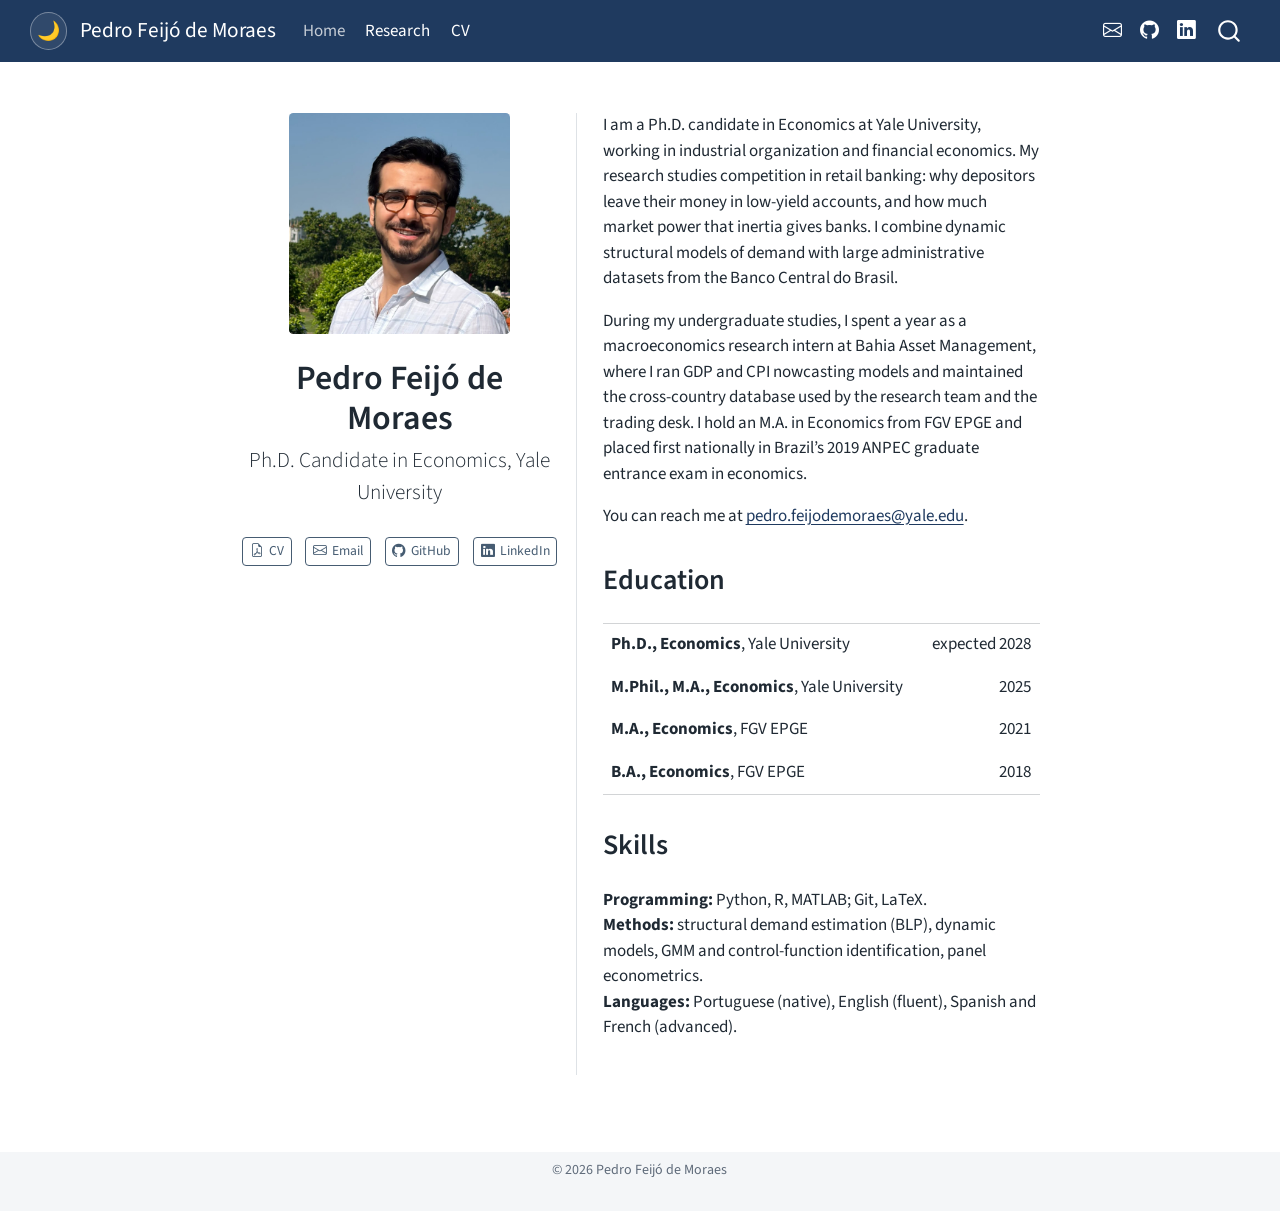
==== commit 191bceee: "Update CV, skills, and research findings" ====
--- a/docs/index.html
+++ b/docs/index.html
@@ -365,7 +365,7 @@
 </section>
 <section id="skills" class="level2">
 <h2 data-anchor-id="skills">Skills</h2>
-<p><strong>Programming:</strong> Python, Julia, R, MATLAB; Git, Bash, SLURM (HPC), LaTeX.<br> <strong>Methods:</strong> structural demand estimation (BLP), dynamic models, GMM and control-function identification, panel econometrics.<br> <strong>Languages:</strong> Portuguese (native), English (fluent), Spanish and French (advanced).</p>
+<p><strong>Programming:</strong> Python, R, MATLAB; Git, LaTeX.<br> <strong>Methods:</strong> structural demand estimation (BLP), dynamic models, GMM and control-function identification, panel econometrics.<br> <strong>Languages:</strong> Portuguese (native), English (fluent), Spanish and French (advanced).</p>
 
 
 </section>
